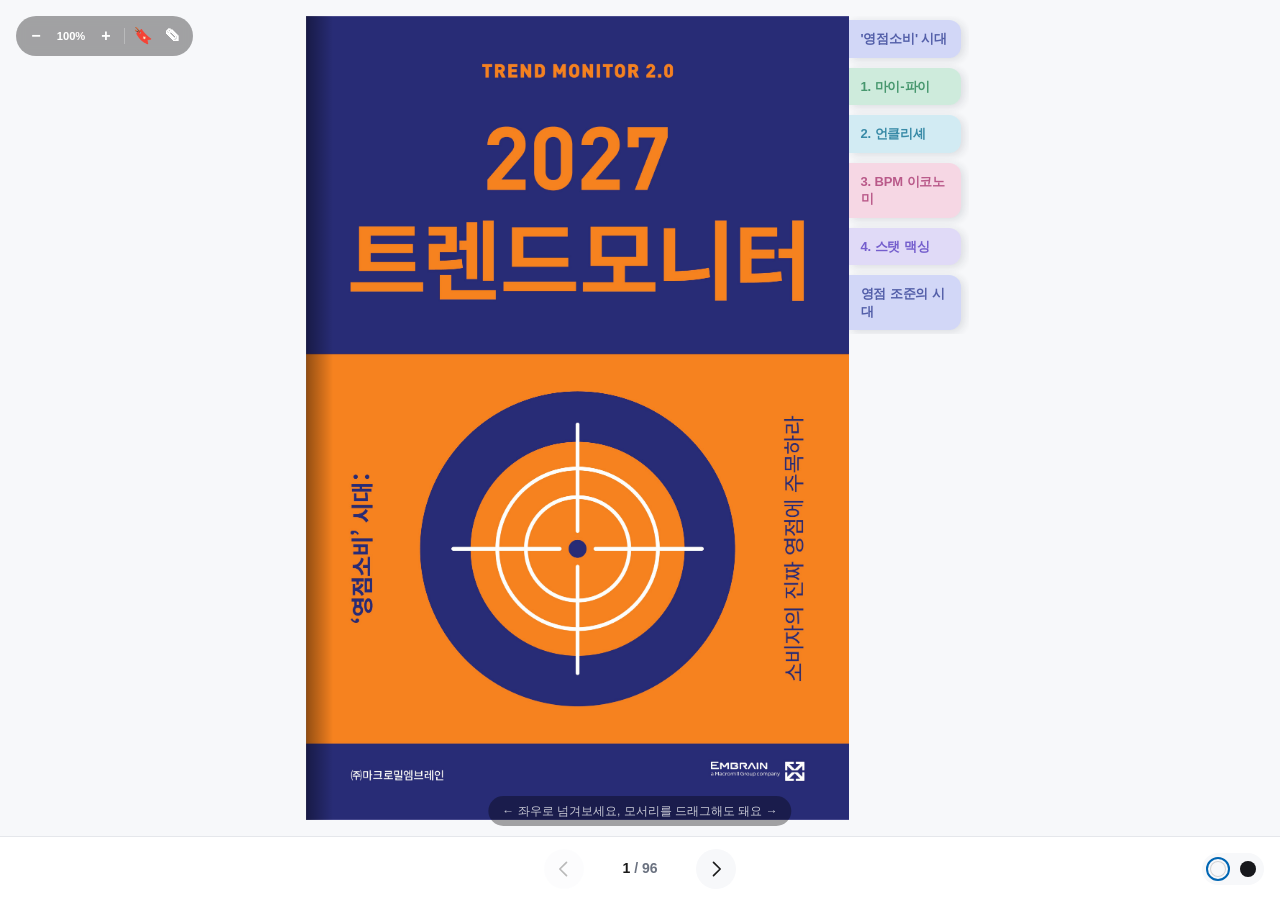
==== index.html @ 3d67ae0e "Add files via upload" ====
<!DOCTYPE html>
<html lang="ko" data-theme="light">

<head>
  <meta charset="UTF-8">
  <meta name="viewport" content="width=device-width, initial-scale=1, viewport-fit=cover">
  <title>2027 트렌드모니터 (이북)</title>
  <link rel="stylesheet" href="css/reset.css">
  <link rel="stylesheet" href="css/pdf-reader.css?v=81">
</head>

<body class="pdf-reader" data-theme="light">

  <div class="pr-wrapper">

    <div class="pr-toolbar" id="pr-toolbar" role="group" aria-label="보기 도구">
      <button type="button" class="pr-toolbar-btn" id="pr-zoom-out" aria-label="화면 축소">−</button>
      <span class="pr-toolbar-zoom-level" id="pr-zoom-level">100%</span>
      <button type="button" class="pr-toolbar-btn" id="pr-zoom-in" aria-label="화면 확대">+</button>
      <span class="pr-toolbar-divider"></span>
      <button type="button" class="pr-toolbar-btn" id="pr-bookmark-btn" aria-label="이 페이지 책갈피 표시">🔖</button>
      <button type="button" class="pr-toolbar-btn" id="pr-memo-btn" aria-label="이 페이지에 메모 남기기">✎</button>
    </div>

    <div class="pr-bookmark-panel" id="pr-bookmark-panel" hidden>
      <button type="button" class="pr-panel-toggle" id="pr-bookmark-toggle">🔖 이 페이지 책갈피 추가</button>
      <div class="pr-panel-list" id="pr-bookmark-list">
        <p class="pr-panel-empty" id="pr-bookmark-empty">아직 표시한 책갈피가 없어요</p>
      </div>
    </div>

    <div class="pr-memo-panel" id="pr-memo-panel" hidden>
      <textarea class="pr-memo-textarea" id="pr-memo-textarea" placeholder="이 페이지에 메모를 남겨보세요" aria-label="이 페이지 메모"></textarea>
      <div class="pr-memo-panel__actions">
        <button type="button" class="pr-memo-close" id="pr-memo-close">저장하고 닫기</button>
      </div>
      <p class="pr-panel-subhead" id="pr-memo-listhead" hidden>저장된 메모</p>
      <div class="pr-panel-list" id="pr-memo-list">
        <p class="pr-panel-empty" id="pr-memo-empty">아직 남긴 메모가 없어요</p>
      </div>
    </div>

    <div class="pr-stage" id="pr-stage">
      <nav class="pr-index-rail" id="pr-index-rail" aria-label="목차"></nav>
      <div class="pr-loading" id="pr-loading">
        <div class="pr-spinner"></div>
        <p>이북을 준비하고 있어요…</p>
      </div>
      <div class="pr-book-crop" id="pr-book-crop">
        <div class="pr-book" id="pr-book"></div>
        <div class="pr-bookmark-ribbon" id="pr-bookmark-ribbon" hidden></div>
      </div>
    </div>

    <div class="pr-controls">
      <div class="pr-controls__nav">
        <button type="button" class="pr-btn pr-btn--prev" id="pr-prev" aria-label="이전 페이지">
          <svg viewBox="0 0 24 24" aria-hidden="true"><path d="M15 4l-8 8 8 8" fill="none" stroke="currentColor" stroke-width="2" stroke-linecap="round" stroke-linejoin="round"/></svg>
        </button>

        <div class="pr-indicator" id="pr-indicator" aria-live="polite">
          <button type="button" class="pr-indicator__current" id="pr-page-jump-btn" aria-label="페이지 번호를 입력해서 이동">1</button>
          <input type="number" class="pr-indicator__input" id="pr-page-jump-input" inputmode="numeric" aria-label="이동할 페이지 번호" min="1">
          <span class="pr-indicator__sep">/</span>
          <span class="pr-indicator__total">1</span>
        </div>

        <button type="button" class="pr-btn pr-btn--next" id="pr-next" aria-label="다음 페이지">
          <svg viewBox="0 0 24 24" aria-hidden="true"><path d="M9 4l8 8-8 8" fill="none" stroke="currentColor" stroke-width="2" stroke-linecap="round" stroke-linejoin="round"/></svg>
        </button>
      </div>

      <div class="pr-theme-switcher" id="pr-theme-switcher" role="group" aria-label="화면 테마 선택">
        <button type="button" class="pr-theme-btn" data-theme="light" aria-label="밝은 모드">
          <span class="pr-theme-btn__swatch pr-theme-btn__swatch--light"></span>
        </button>
        <button type="button" class="pr-theme-btn" data-theme="dark" aria-label="다크 모드">
          <span class="pr-theme-btn__swatch pr-theme-btn__swatch--dark"></span>
        </button>
      </div>
    </div>

    <p class="pr-hint" id="pr-hint">← 좌우로 넘겨보세요, 모서리를 드래그해도 돼요 →</p>

  </div>

  <script src="js/vendor/page-flip.browser.js"></script>
  <script src="js/pdf-reader.js?v=97"></script>
</body>

</html>
---- css/pdf-reader.css ----
:root {
  --color-bg: #f7f8fa;
  --color-surface: #ffffff;
  --color-text: #1a1a1a;
  --color-text-muted: #6b7280;
  --color-accent: #0066b3;
  --color-accent-hover: #004d88;
  --color-border: #e5e7eb;
  --controls-height: 64px;
  --font-sans: "Pretendard", "Apple SD Gothic Neo", "Noto Sans KR", sans-serif;
}

/* 다크 모드 — 책장(페이지 이미지)은 원래 흰 배경 그대로 두고, 주변 화면만 어둡게.
   html에 걸어둬서 html 자신의 배경색도 같이 바뀌게 한다(자식인 body는 상속받음) —
   그래야 모바일에서 화면 위/아래에 이전 테마 색(흰 배경 등) 줄이 안 비친다. */
html[data-theme="dark"] {
  --color-bg: #17181c;
  --color-surface: #212227;
  --color-text: #f1f1f2;
  --color-text-muted: #9a9ba3;
  --color-accent: #4da3ff;
  --color-accent-hover: #7cbcff;
  --color-border: #34353c;
}

@font-face {
  font-family: "Pretendard";
  font-weight: 100 900;
  font-display: swap;
  src: local("Pretendard");
}

html, body {
  height: 100%;
  /* 모바일 브라우저는 주소창이 나타나 있을 때의 레이아웃 뷰포트 기준으로 100%를 계산해서,
     실제 화면(주소창 뺀 나머지)보다 페이지가 더 길어져 하단 버튼이 화면 밖(주소창 뒤)으로
     밀려 안 보이는 문제가 있다. 동적 뷰포트 단위(100dvh)를 지원하면 그걸 우선 쓴다. */
  height: 100dvh;
  /* 카카오톡 인앱 브라우저 등 100dvh를 지원하지 않는 환경을 위한 안전망. JS가
     실제 window.innerHeight 기준으로 --vh를 계속 갱신해준다(pdf-reader.js 참고). */
  height: calc(var(--vh, 1vh) * 100);
  /* 삼성 인터넷처럼 고정 하단 탭바가 있는 브라우저는 window.innerHeight가 그 탭바
     공간까지 포함해버려서, 계산한 높이가 실제 보이는 영역보다 커질 수 있다. 그러면
     하단 버튼 줄이 화면 밖으로 밀리는데, overflow:hidden이면 스크롤도 안 돼서
     아예 접근할 방법이 없어진다. auto로 바꿔서 최소한 살짝 스크롤은 되게 한다. */
  overflow-y: auto;
  overflow-x: hidden;
  /* vh 계산이 소수점 반올림 때문에 실제 화면보다 1px 정도 모자랄 때가 있는데, 그때
     html 기본 배경(흰색)이 위/아래로 살짝 비쳐 보인다. body와 같은 색으로 맞춰서
     그 틈이 보여도 티가 안 나게 한다. */
  background: var(--color-bg);
}

body {
  font-family: var(--font-sans);
  color: var(--color-text);
  background: var(--color-bg);
  transition: background-color 0.2s ease, color 0.2s ease;
}

.pr-wrapper {
  position: relative;
  height: 100%;
  display: flex;
  flex-direction: column;
  /* 가로 모드일 때는 노치가 좌우에 걸쳐 있을 수 있어 좌우 안전 여백도 같이 챙긴다. */
  padding-left: env(safe-area-inset-left, 0px);
  padding-right: env(safe-area-inset-right, 0px);
}

/* 테마 전환 버튼 — 하단 컨트롤 바 오른쪽 끝에 배치 (예전엔 화면 좌상단에 떠 있었지만,
   모바일에서 화면이 낮아지면 상단 목차 탭과 겹치는 문제가 있어 하단 바로 옮겼다) */

.pr-theme-switcher {
  grid-column: 3;
  justify-self: end;
  display: flex;
  gap: 6px;
  padding: 4px;
  border-radius: 999px;
  background: var(--color-bg);
}

.pr-theme-btn {
  width: 24px;
  height: 24px;
  border-radius: 50%;
  padding: 2px;
  display: flex;
  align-items: center;
  justify-content: center;
  border: 2px solid transparent;
  transition: border-color 0.15s ease;
}

.pr-theme-btn.is-active {
  border-color: var(--color-accent);
}

.pr-theme-btn__swatch {
  display: block;
  width: 100%;
  height: 100%;
  border-radius: 50%;
  box-shadow: inset 0 0 0 1px rgba(0, 0, 0, 0.15);
}

.pr-theme-btn__swatch--light {
  background: #f7f8fa;
}

.pr-theme-btn__swatch--dark {
  background: #17181c;
}

/* Stage */

.pr-stage {
  position: relative;
  flex: 1 1 auto;
  min-height: 0;
  overflow: hidden;
  display: flex;
  flex-direction: column;
  align-items: center;
  justify-content: center;
  padding: 16px;
  background-color: var(--color-bg);
  transition: background-color 0.2s ease;
}

/* 앞/뒤 표지는 한 페이지만 보여줘야 하므로, 책 전체 폭(2페이지 스프레드) 중
   보여줄 절반만 남기고 나머지는 잘라낸다. 실제 책 크기 자체는 그대로 두고
   보이는 영역만 좁히는 방식이라 폭 계산이 꼬이지 않는다. */
.pr-book-crop {
  position: relative;
  width: 100%;
  overflow: hidden;
  transition: width 0.2s ease, transform 0.2s ease;
  /* 확대(scale)가 기본값인 중심 기준으로 커지면 위/왼쪽으로도 넘쳐서, 그 방향은
     스크롤해도 닿지 않는(음수 스크롤이 필요한) 영역이 되어버린다. 기준점을
     왼쪽 위로 옮기면 오른쪽/아래로만 커지므로 평범한 스크롤로 전부 닿는다. */
  transform-origin: top left;
}

/* 확대 상태에서는 책이 화면보다 커질 수 있어서, 스크롤로 나머지 부분을 볼 수 있게 한다 */
.pr-stage.is-zoomed {
  overflow: auto;
  /* flex의 justify-content/align-items: center는 콘텐츠가 커져서 넘칠 때
     시작 쪽(위/왼쪽)으로 넘친 부분은 스크롤해도 닿지 않는 고질적인 문제가
     있다(중앙 정렬 기준으로 마이너스 스크롤이 필요한데 그게 불가능해서).
     확대 상태에서는 중앙 정렬을 포기하고 시작 위치로 정렬해서, 넘친 모든
     방향을 스크롤로 온전히 볼 수 있게 한다. */
  align-items: flex-start;
  justify-content: flex-start;
}

/* 확대 상태에서는 책 위에서 손가락/마우스로 끌어도 "페이지 넘기기" 제스처가
   아니라 화면을 스크롤/패닝하는 동작이어야 한다. 하지만 St.PageFlip이 터치
   이동을 항상 자기 것으로 가로채도록 설정되어 있어서(모바일에서 스와이프가
   항상 페이지 넘김으로 인식되게 하려는 목적), 확대 중에 드래그하면 스크롤
   대신 페이지가 넘어가려 하며 충돌해 스크롤이 안 되는 것처럼 느껴졌다.
   확대 중에는 책(canvas)이 포인터 이벤트를 아예 안 받게 해서, 브라우저의
   기본 스크롤/패닝이 방해받지 않고 그대로 동작하게 한다. */
.pr-stage.is-zoomed .pr-book {
  pointer-events: none;
}

.pr-book {
  opacity: 0;
  transition: opacity 0.4s ease, margin-left 0.2s ease;
}

.pr-book.is-ready {
  opacity: 1;
}

.pr-book .page {
  background-color: #ffffff;
  background-size: cover;
  background-position: center;
  box-shadow: 0 0 0 1px rgba(0, 0, 0, 0.06);
}

.pr-book .page.--left {
  box-shadow: inset -10px 0 20px -14px rgba(0, 0, 0, 0.3);
}

.pr-book .page.--right {
  box-shadow: inset 10px 0 20px -14px rgba(0, 0, 0, 0.3);
}

.pr-loading {
  position: absolute;
  inset: 0;
  display: flex;
  flex-direction: column;
  align-items: center;
  justify-content: center;
  gap: 14px;
  color: var(--color-text-muted);
  font-size: 0.875rem;
  transition: opacity 0.3s ease;
}

.pr-loading.is-hidden {
  opacity: 0;
  pointer-events: none;
}

.pr-spinner {
  width: 32px;
  height: 32px;
  border-radius: 50%;
  border: 3px solid rgba(0, 0, 0, 0.1);
  border-top-color: var(--color-accent);
  animation: pr-spin 0.8s linear infinite;
}

@keyframes pr-spin {
  to { transform: rotate(360deg); }
}

.pr-error {
  position: absolute;
  inset: 0;
  display: flex;
  align-items: center;
  justify-content: center;
  padding: 24px;
  text-align: center;
  color: #f3b4ac;
  font-size: 0.875rem;
}

/* Controls */

.pr-controls {
  /* index.html이 viewport-fit=cover라 화면이 홈 인디케이터 아래까지 그려지는데,
     그만큼 안전 여백(env(safe-area-inset-bottom))을 안 더해주면 아이폰 실기기에서
     하단 버튼 줄이 홈 인디케이터에 가려 잘려 보인다. 높이에 그 여백만큼 더 얹어준다. */
  flex: 0 0 calc(var(--controls-height) + env(safe-area-inset-bottom, 0px));
  display: grid;
  /* 좌우 칸을 테마 버튼 폭(약 96px) 이상으로 똑같이 맞춰둬야, 오른쪽에만 있는
     테마 버튼 때문에 가운데 페이지 넘김 버튼이 한쪽으로 쏠리지 않는다. */
  grid-template-columns: minmax(96px, 1fr) auto minmax(96px, 1fr);
  align-items: center;
  padding: 0 16px;
  padding-bottom: env(safe-area-inset-bottom, 0px);
  background: var(--color-surface);
  border-top: 1px solid var(--color-border);
  transition: background-color 0.2s ease, border-color 0.2s ease;
}

.pr-controls__nav {
  grid-column: 2;
  display: flex;
  align-items: center;
  gap: 24px;
}

@media (max-width: 640px) {
  .pr-controls {
    /* 좁은 화면에서는 96px 최소폭 두 개 + 가운데 버튼들 폭을 합치면 화면보다 넓어져서
       테마 버튼이 오른쪽 밖으로 잘려 나가는 문제가 있어, 최소폭을 줄인다. */
    grid-template-columns: minmax(52px, 1fr) auto minmax(52px, 1fr);
    padding: 0 10px;
  }

  .pr-controls__nav {
    gap: 14px;
  }

  .pr-theme-switcher {
    gap: 4px;
    padding: 3px;
  }

  .pr-theme-btn {
    width: 20px;
    height: 20px;
  }
}

.pr-btn {
  display: flex;
  align-items: center;
  justify-content: center;
  width: 40px;
  height: 40px;
  border-radius: 50%;
  background: var(--color-bg);
  color: var(--color-text);
  transition: background 0.2s, opacity 0.2s, color 0.2s;
}

.pr-btn svg {
  width: 20px;
  height: 20px;
}

.pr-btn:hover:not(:disabled) {
  background: rgba(0, 102, 179, 0.1);
  color: var(--color-accent);
}

.pr-btn:disabled {
  opacity: 0.3;
  pointer-events: none;
}

.pr-indicator {
  min-width: 64px;
  text-align: center;
  font-size: 0.875rem;
  font-weight: 600;
  color: var(--color-text-muted);
  font-variant-numeric: tabular-nums;
  border-radius: 999px;
  padding: 8px 10px;
  transition: background 0.2s;
}

.pr-indicator:hover {
  background: rgba(0, 102, 179, 0.08);
}

.pr-indicator__current {
  color: var(--color-text);
  font: inherit;
  font-variant-numeric: tabular-nums;
  background: none;
  border: none;
  cursor: pointer;
  /* 숫자 하나만 딱 감싸면 클릭 영역이 너무 좁아서 손으로 누르기 어렵다.
     여백을 넉넉히 줘서 실제로 누르기 쉬운 크기로 만든다. */
  min-width: 1.6em;
  padding: 6px 8px;
  margin: -6px -8px;
  border-radius: 8px;
  border-bottom: 1px dashed transparent;
}

.pr-indicator__current:hover {
  background: rgba(0, 102, 179, 0.1);
  border-bottom-color: var(--color-text-muted);
}

/* 클릭하면 숫자 대신 입력창이 나타나 원하는 페이지로 바로 이동할 수 있다 */
.pr-indicator__input {
  display: none;
  width: 2.4em;
  font: inherit;
  font-variant-numeric: tabular-nums;
  color: var(--color-text);
  background: var(--color-surface);
  border: 1px solid var(--color-border);
  border-radius: 6px;
  padding: 1px 4px;
  text-align: center;
  -moz-appearance: textfield;
}

.pr-indicator__input::-webkit-outer-spin-button,
.pr-indicator__input::-webkit-inner-spin-button {
  -webkit-appearance: none;
  margin: 0;
}

.pr-indicator.is-editing .pr-indicator__current {
  display: none;
}

.pr-indicator.is-editing .pr-indicator__input {
  display: inline-block;
}

/* Hint */

.pr-hint {
  position: absolute;
  left: 50%;
  bottom: calc(var(--controls-height) + 10px);
  transform: translateX(-50%);
  margin: 0;
  padding: 6px 14px;
  font-size: 0.75rem;
  color: rgba(255, 255, 255, 0.75);
  background: rgba(0, 0, 0, 0.35);
  border-radius: 999px;
  white-space: nowrap;
  pointer-events: none;
  transition: opacity 0.4s ease;
}

.pr-hint.is-hidden {
  opacity: 0;
}

@media (max-width: 640px) {
  .pr-hint {
    font-size: 0.6875rem;
  }
}

/* 목차 (책 오른쪽 가장자리에 바로 붙여서 표시. 화면 가장자리가 아니라 책 자체를
   기준으로 위치를 잡기 때문에(JS의 positionIndexRail), 책이 작아지거나 가운데에서
   벗어나 있어도 항상 책에 붙어 따라다닌다. left는 JS가 매번 계산해서 넣어준다.) */

.pr-index-rail {
  position: absolute;
  /* top은 JS(positionIndexRail)가 책의 실제 위쪽 가장자리에 맞춰 매번 계산해서
     넣어준다 — 세로 가운데 정렬이 아니라 책 상단 기준으로 붙인다. */
  top: 0;
  z-index: 15;
  display: flex;
  flex-direction: column;
  gap: 10px;
  max-height: calc(100% - 24px);
  /* overflow-y:auto가 걸려 있으면 CSS 스펙상 overflow-x도 (visible로 놔둬도)
     자동으로 auto 취급되어 버린다. 그래서 탭에 마우스를 올렸을 때 오른쪽으로
     튀어나오는 translateX(4~6px)만큼이 이 컨테이너의 스크롤 경계에서 잘려
     (가려져) 보였다. 오른쪽에 그 튀어나오는 폭만큼 미리 padding으로 공간을
     확보해두면, 호버해도 이 요소 자신의 박스 범위를 벗어나지 않아 잘리지 않는다. */
  padding: 4px 8px 4px 0;
  overflow-y: auto;
  scrollbar-width: none;
}

.pr-index-rail::-webkit-scrollbar {
  display: none;
}

.pr-index-tab {
  position: relative;
  flex: 0 0 auto;
  width: 112px;
  padding: 10px 12px;
  border-radius: 0 12px 12px 0;
  background: var(--tab-color, var(--color-accent));
  color: var(--tab-text, #ffffff);
  font-size: 0.8125rem;
  font-weight: 700;
  line-height: 1.35;
  letter-spacing: -0.01em;
  text-align: left;
  white-space: normal;
  box-shadow: 3px 2px 10px rgba(17, 24, 39, 0.15);
  opacity: 0.88;
  transition: transform 0.18s ease, opacity 0.18s ease, box-shadow 0.18s ease;
}

.pr-index-tab:hover,
.pr-index-tab:focus-visible {
  opacity: 1;
  transform: translateX(4px);
}

.pr-index-tab.is-active {
  opacity: 1;
  transform: translateX(6px);
  box-shadow: 4px 3px 16px rgba(17, 24, 39, 0.3);
}

@media (max-width: 640px) {
  .pr-index-rail {
    gap: 6px;
  }

  .pr-index-tab {
    width: 62px;
    padding: 6px 7px;
    font-size: 0.5625rem;
    line-height: 1.25;
    border-radius: 0 8px 8px 0;
  }
}

/* 도구 모음 (좌상단 플로팅) — 확대/축소, 책갈피, 메모 */

.pr-toolbar {
  position: fixed;
  top: 16px;
  left: 16px;
  z-index: 20;
  display: flex;
  align-items: center;
  gap: 2px;
  padding: 6px;
  border-radius: 999px;
  background: rgba(0, 0, 0, 0.35);
  backdrop-filter: blur(6px);
  -webkit-backdrop-filter: blur(6px);
}

.pr-toolbar-btn {
  display: flex;
  align-items: center;
  justify-content: center;
  width: 28px;
  height: 28px;
  border-radius: 50%;
  color: #ffffff;
  font-size: 1rem;
  font-weight: 700;
  line-height: 1;
  transition: background-color 0.15s ease;
}

.pr-toolbar-btn:hover {
  background: rgba(255, 255, 255, 0.18);
}

.pr-toolbar-btn.is-active {
  background: rgba(255, 255, 255, 0.3);
}

.pr-toolbar-zoom-level {
  min-width: 38px;
  text-align: center;
  color: #ffffff;
  font-size: 0.7rem;
  font-weight: 600;
  font-variant-numeric: tabular-nums;
}

.pr-toolbar-divider {
  width: 1px;
  height: 16px;
  background: rgba(255, 255, 255, 0.25);
  margin: 0 2px;
}

/* 책갈피 패널 / 메모 패널 — 둘 다 좌상단 도구 모음 바로 아래 뜨는 작은 팝업 */

.pr-bookmark-panel,
.pr-memo-panel {
  position: fixed;
  top: 60px;
  left: 16px;
  z-index: 20;
  width: 240px;
  max-height: calc(100vh - 80px);
  overflow-y: auto;
  background: var(--color-surface);
  border: 1px solid var(--color-border);
  border-radius: 12px;
  box-shadow: 0 10px 28px rgba(17, 24, 39, 0.22);
  padding: 10px;
}

.pr-bookmark-panel[hidden],
.pr-memo-panel[hidden] {
  display: none;
}

/* 책갈피 추가/삭제 버튼 · 메모 목록 소제목 — 두 패널에서 공통으로 쓰는 스타일 */
.pr-panel-toggle {
  display: block;
  width: 100%;
  text-align: left;
  padding: 8px 10px;
  font-size: 0.8125rem;
  font-weight: 600;
  color: var(--color-text);
  background: var(--color-bg);
  border: 1px solid var(--color-border);
  border-radius: 8px;
  transition: background-color 0.15s ease;
}

.pr-panel-toggle:hover {
  background: rgba(0, 102, 179, 0.1);
}

.pr-panel-toggle.is-active {
  color: #e0568f;
  border-color: #e0568f;
}

.pr-panel-subhead {
  margin: 10px 0 6px;
  font-size: 0.75rem;
  font-weight: 700;
  color: var(--color-text-muted);
}

.pr-panel-subhead[hidden] {
  display: none;
}

.pr-panel-list {
  display: flex;
  flex-direction: column;
  gap: 6px;
  margin-top: 8px;
}

.pr-panel-item {
  display: flex;
  align-items: center;
  gap: 4px;
  width: 100%;
  border-radius: 8px;
  background: var(--color-bg);
  transition: background-color 0.15s ease;
}

.pr-panel-item:hover {
  background: rgba(0, 102, 179, 0.1);
}

.pr-panel-item__jump {
  flex: 1 1 auto;
  min-width: 0;
  text-align: left;
  padding: 8px 10px;
}

.pr-panel-item__page {
  display: block;
  font-size: 0.75rem;
  font-weight: 700;
  color: #e0568f;
}

.pr-panel-item__snippet {
  display: block;
  margin-top: 2px;
  font-size: 0.75rem;
  color: var(--color-text-muted);
  overflow: hidden;
  text-overflow: ellipsis;
  white-space: nowrap;
}

.pr-panel-item__delete {
  flex: 0 0 auto;
  width: 24px;
  height: 24px;
  margin-right: 6px;
  display: flex;
  align-items: center;
  justify-content: center;
  border-radius: 50%;
  color: var(--color-text-muted);
  font-size: 0.875rem;
  line-height: 1;
  transition: background-color 0.15s ease, color 0.15s ease;
}

.pr-panel-item__delete:hover {
  background: rgba(224, 86, 143, 0.15);
  color: #e0568f;
}

.pr-panel-empty {
  margin: 8px 0 0;
  font-size: 0.75rem;
  color: var(--color-text-muted);
}

.pr-memo-textarea {
  display: block;
  width: 100%;
  min-height: 110px;
  resize: vertical;
  border: 1px solid var(--color-border);
  border-radius: 8px;
  padding: 8px;
  font: inherit;
  font-size: 0.8125rem;
  color: var(--color-text);
  background: var(--color-bg);
}

.pr-memo-panel__actions {
  display: flex;
  justify-content: flex-end;
  margin-top: 8px;
}

.pr-memo-close {
  font-size: 0.8125rem;
  font-weight: 600;
  color: var(--color-accent);
  padding: 4px 8px;
}

.pr-memo-close:hover {
  color: var(--color-accent-hover);
}

/* 책갈피 리본 — 실제로 페이지 사이에 꽂아둔 것처럼, 책갈피한 페이지에서만 보인다 */

.pr-bookmark-ribbon {
  position: absolute;
  top: 0;
  right: 22px;
  width: 24px;
  height: 56px;
  background: #e0568f;
  clip-path: polygon(0 0, 100% 0, 100% 100%, 50% 78%, 0 100%);
  box-shadow: 0 2px 6px rgba(0, 0, 0, 0.25);
  z-index: 12;
  pointer-events: none;
}

.pr-bookmark-ribbon[hidden] {
  display: none;
}

@media (max-width: 640px) {
  .pr-bookmark-ribbon {
    width: 18px;
    height: 42px;
    right: 12px;
  }
}

/* 우클릭/드래그/선택 방지 */

.pdf-reader,
.pdf-reader * {
  -webkit-user-select: none;
  -moz-user-select: none;
  user-select: none;
  -webkit-touch-callout: none;
}
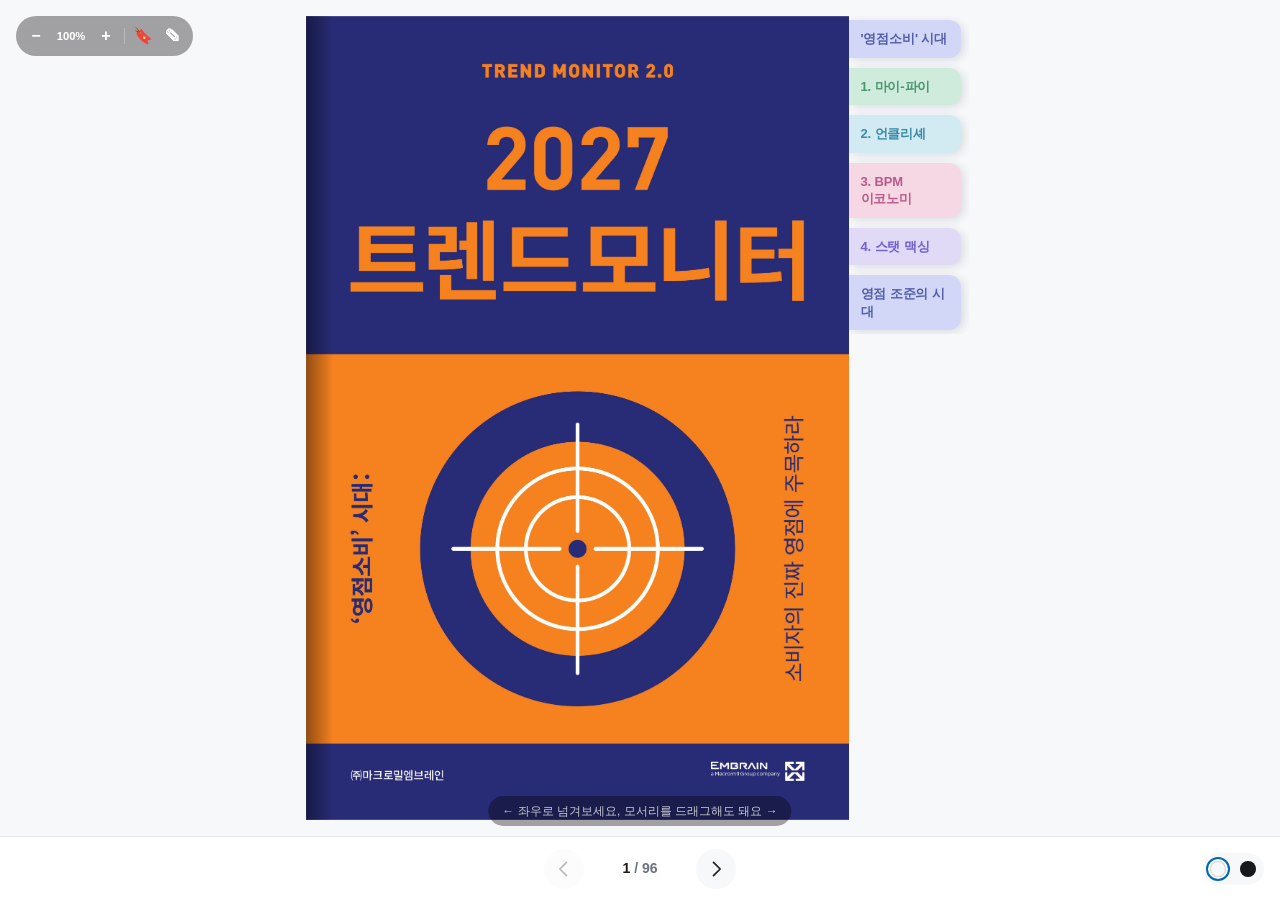
==== commit b4f5fad2: "Add files via upload" ====
--- a/index.html
+++ b/index.html
@@ -85,7 +85,7 @@
   </div>
 
   <script src="js/vendor/page-flip.browser.js"></script>
-  <script src="js/pdf-reader.js?v=97"></script>
+  <script src="js/pdf-reader.js?v=101"></script>
 </body>
 
 </html>
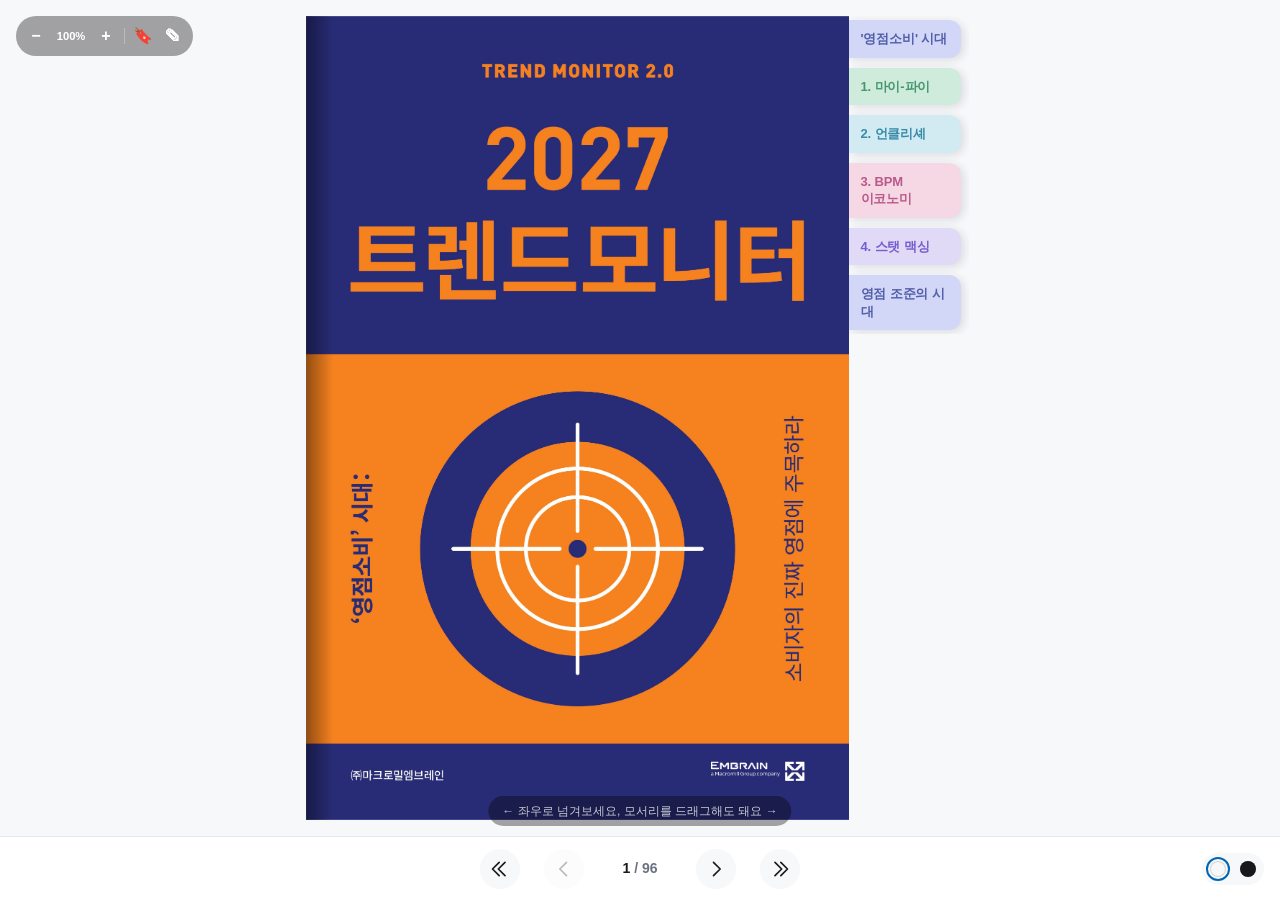
==== commit 84bf194f: "Add files via upload" ====
--- a/index.html
+++ b/index.html
@@ -6,7 +6,7 @@
   <meta name="viewport" content="width=device-width, initial-scale=1, viewport-fit=cover">
   <title>2027 트렌드모니터 (이북)</title>
   <link rel="stylesheet" href="css/reset.css">
-  <link rel="stylesheet" href="css/pdf-reader.css?v=81">
+  <link rel="stylesheet" href="css/pdf-reader.css?v=88">
 </head>
 
 <body class="pdf-reader" data-theme="light">
@@ -54,6 +54,13 @@
 
     <div class="pr-controls">
       <div class="pr-controls__nav">
+        <button type="button" class="pr-btn pr-btn--sm pr-btn--first" id="pr-first" aria-label="첫 페이지로 이동">
+          <svg viewBox="0 0 24 24" aria-hidden="true">
+            <path d="M18 4l-8 8 8 8" fill="none" stroke="currentColor" stroke-width="2" stroke-linecap="round" stroke-linejoin="round"/>
+            <path d="M11 4l-8 8 8 8" fill="none" stroke="currentColor" stroke-width="2" stroke-linecap="round" stroke-linejoin="round"/>
+          </svg>
+        </button>
+
         <button type="button" class="pr-btn pr-btn--prev" id="pr-prev" aria-label="이전 페이지">
           <svg viewBox="0 0 24 24" aria-hidden="true"><path d="M15 4l-8 8 8 8" fill="none" stroke="currentColor" stroke-width="2" stroke-linecap="round" stroke-linejoin="round"/></svg>
         </button>
@@ -67,6 +74,13 @@
 
         <button type="button" class="pr-btn pr-btn--next" id="pr-next" aria-label="다음 페이지">
           <svg viewBox="0 0 24 24" aria-hidden="true"><path d="M9 4l8 8-8 8" fill="none" stroke="currentColor" stroke-width="2" stroke-linecap="round" stroke-linejoin="round"/></svg>
+        </button>
+
+        <button type="button" class="pr-btn pr-btn--sm pr-btn--last" id="pr-last" aria-label="마지막 페이지로 이동">
+          <svg viewBox="0 0 24 24" aria-hidden="true">
+            <path d="M6 4l8 8-8 8" fill="none" stroke="currentColor" stroke-width="2" stroke-linecap="round" stroke-linejoin="round"/>
+            <path d="M13 4l8 8-8 8" fill="none" stroke="currentColor" stroke-width="2" stroke-linecap="round" stroke-linejoin="round"/>
+          </svg>
         </button>
       </div>
 
@@ -85,7 +99,7 @@
   </div>
 
   <script src="js/vendor/page-flip.browser.js"></script>
-  <script src="js/pdf-reader.js?v=101"></script>
+  <script src="js/pdf-reader.js?v=105"></script>
 </body>
 
 </html>
--- a/css/pdf-reader.css
+++ b/css/pdf-reader.css
@@ -122,8 +122,14 @@
   overflow: hidden;
   display: flex;
   flex-direction: column;
-  align-items: center;
-  justify-content: center;
+  /* 가운데 정렬(align-items/justify-content: center)은 확대해서 내용이 커지면
+     위/왼쪽으로 넘치는 부분을 스크롤로 절대 못 보는 CSS의 고질적인 한계가 있다.
+     대신 시작 정렬(flex-start) + 책 쪽의 margin:auto 조합을 쓰면, 내용이 화면보다
+     작을 땐 auto margin이 남는 공간을 채우며 똑같이 가운데로 보이고, 커져서
+     넘치면 auto margin이 0이 되면서 자연스럽게 시작 위치 기준으로 바뀌어
+     스크롤로 전부 닿을 수 있다. */
+  align-items: flex-start;
+  justify-content: flex-start;
   padding: 16px;
   background-color: var(--color-bg);
   transition: background-color 0.2s ease;
@@ -136,6 +142,7 @@
   position: relative;
   width: 100%;
   overflow: hidden;
+  margin: auto;
   transition: width 0.2s ease, transform 0.2s ease;
   /* 확대(scale)가 기본값인 중심 기준으로 커지면 위/왼쪽으로도 넘쳐서, 그 방향은
      스크롤해도 닿지 않는(음수 스크롤이 필요한) 영역이 되어버린다. 기준점을
@@ -143,16 +150,12 @@
   transform-origin: top left;
 }
 
-/* 확대 상태에서는 책이 화면보다 커질 수 있어서, 스크롤로 나머지 부분을 볼 수 있게 한다 */
+/* 확대 상태에서는 책이 화면보다 커질 수 있어서, 스크롤로 나머지 부분을 볼 수 있게 한다.
+   정렬은 .pr-stage의 flex-start + 위 .pr-book-crop의 margin:auto 조합이 이미
+   "작을 땐 가운데, 커지면 시작 위치" 전환을 자동으로 처리해주므로 여기서 따로
+   손댈 필요가 없다. */
 .pr-stage.is-zoomed {
   overflow: auto;
-  /* flex의 justify-content/align-items: center는 콘텐츠가 커져서 넘칠 때
-     시작 쪽(위/왼쪽)으로 넘친 부분은 스크롤해도 닿지 않는 고질적인 문제가
-     있다(중앙 정렬 기준으로 마이너스 스크롤이 필요한데 그게 불가능해서).
-     확대 상태에서는 중앙 정렬을 포기하고 시작 위치로 정렬해서, 넘친 모든
-     방향을 스크롤로 온전히 볼 수 있게 한다. */
-  align-items: flex-start;
-  justify-content: flex-start;
 }
 
 /* 확대 상태에서는 책 위에서 손가락/마우스로 끌어도 "페이지 넘기기" 제스처가
@@ -476,6 +479,47 @@
   }
 }
 
+/* 모바일에서는 화면이 좁아 책 오른쪽에 목차를 붙일 자리가 없어서, 대신 책
+   위쪽에 가로로 눕혀 붙인다(예전 작업물의 배치 방식). JS(positionIndexRail)가
+   window.screen.width 기준으로 이 클래스를 붙였다 뗐다 한다 — PC에서 브라우저
+   창을 아무리 좁혀도(또는 확대해도) 이 레이아웃으로 안 바뀌고, 실제 모바일
+   기기에서만 적용된다. 이 아래 규칙들은 위 PC용 규칙들보다 항상 우선해야 하므로
+   일부러 더 구체적인 선택자(.pr-index-rail--top .pr-index-tab)를 쓴다. */
+.pr-index-rail--top {
+  flex-direction: row;
+  align-items: flex-end;
+  gap: 3px;
+  max-height: none;
+  overflow: visible;
+  padding: 0;
+}
+
+.pr-index-rail--top .pr-index-tab {
+  width: auto;
+  flex: 1 1 0;
+  min-width: 0;
+  padding: 5px 3px 6px;
+  border-radius: 8px 8px 0 0;
+  font-size: 0.5625rem;
+  line-height: 1.2;
+  text-align: center;
+  box-shadow: 0 -2px 6px rgba(17, 24, 39, 0.12);
+  opacity: 0.75;
+  transform: translateY(4px);
+}
+
+.pr-index-rail--top .pr-index-tab:hover,
+.pr-index-rail--top .pr-index-tab:focus-visible {
+  opacity: 0.9;
+  transform: translateY(2px);
+}
+
+.pr-index-rail--top .pr-index-tab.is-active {
+  opacity: 1;
+  transform: translateY(0);
+  box-shadow: 0 -4px 10px rgba(17, 24, 39, 0.22);
+}
+
 /* 도구 모음 (좌상단 플로팅) — 확대/축소, 책갈피, 메모 */
 
 .pr-toolbar {
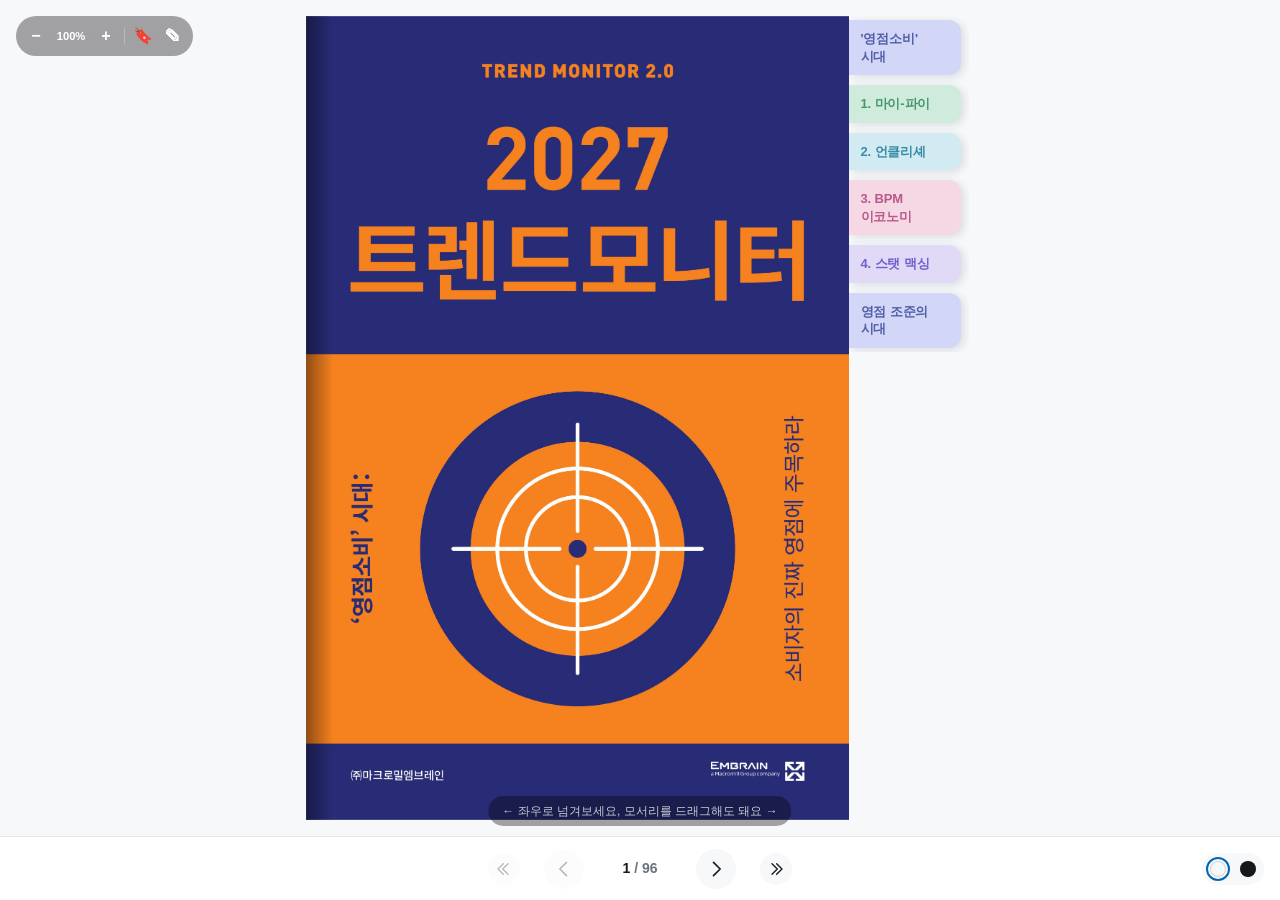
==== commit f8dafd1e: "Add files via upload" ====
--- a/index.html
+++ b/index.html
@@ -99,7 +99,7 @@
   </div>
 
   <script src="js/vendor/page-flip.browser.js"></script>
-  <script src="js/pdf-reader.js?v=105"></script>
+  <script src="js/pdf-reader.js?v=108"></script>
 </body>
 
 </html>
--- a/css/pdf-reader.css
+++ b/css/pdf-reader.css
@@ -271,7 +271,17 @@
   }
 
   .pr-controls__nav {
-    gap: 14px;
+    gap: 8px;
+  }
+
+  .pr-btn--sm {
+    width: 28px;
+    height: 28px;
+  }
+
+  .pr-btn--sm svg {
+    width: 14px;
+    height: 14px;
   }
 
   .pr-theme-switcher {
@@ -305,6 +315,18 @@
 .pr-btn:hover:not(:disabled) {
   background: rgba(0, 102, 179, 0.1);
   color: var(--color-accent);
+}
+
+/* 처음/끝으로 이동하는 버튼은 이전/다음 버튼보다 덜 자주 쓰여서, 크기를 조금
+   줄여 가운데 페이지 넘김 버튼들이 시각적으로 더 눈에 띄게 한다. */
+.pr-btn--sm {
+  width: 32px;
+  height: 32px;
+}
+
+.pr-btn--sm svg {
+  width: 16px;
+  height: 16px;
 }
 
 .pr-btn:disabled {
@@ -487,7 +509,11 @@
    일부러 더 구체적인 선택자(.pr-index-rail--top .pr-index-tab)를 쓴다. */
 .pr-index-rail--top {
   flex-direction: row;
-  align-items: flex-end;
+  /* flex-end로 각 탭을 자기 텍스트 줄 수만큼의 높이로 두면, 한 줄짜리 탭과
+     두 줄짜리 탭("'영점소비' 시대"처럼 줄바꿈되는 제목)의 높이가 달라 아래쪽
+     끝이 들쭉날쭉해 보인다. stretch로 바꾸면 다들 가장 큰(두 줄) 탭 높이에
+     맞춰 늘어나고, 아래 .pr-index-tab에서 내용은 세로 가운데로 정렬한다. */
+  align-items: stretch;
   gap: 3px;
   max-height: none;
   overflow: visible;
@@ -495,6 +521,9 @@
 }
 
 .pr-index-rail--top .pr-index-tab {
+  display: flex;
+  align-items: center;
+  justify-content: center;
   width: auto;
   flex: 1 1 0;
   min-width: 0;
@@ -503,21 +532,24 @@
   font-size: 0.5625rem;
   line-height: 1.2;
   text-align: center;
-  box-shadow: 0 -2px 6px rgba(17, 24, 39, 0.12);
-  opacity: 0.75;
-  transform: translateY(4px);
+  /* 그림자(box-shadow)는 blur가 아무리 작아도 옆으로 번지는 범위가 있어서,
+     탭 사이 간격(3px)이 좁은 이 레이아웃에서는 항상 옆 탭 위로 살짝 겹쳐
+     보였다. 아예 그림자를 빼고 opacity/translateY 차이만으로 기본 탭과
+     선택된 탭을 구분해서, 어떤 경우에도 옆 탭을 침범하지 않는다.
+     기본 상태는 위로 떠 있고, 선택하면 책 쪽으로 눌려 붙는 모양이다. */
+  opacity: 0.7;
+  transform: translateY(0);
 }
 
 .pr-index-rail--top .pr-index-tab:hover,
 .pr-index-rail--top .pr-index-tab:focus-visible {
-  opacity: 0.9;
+  opacity: 0.88;
   transform: translateY(2px);
 }
 
 .pr-index-rail--top .pr-index-tab.is-active {
   opacity: 1;
-  transform: translateY(0);
-  box-shadow: 0 -4px 10px rgba(17, 24, 39, 0.22);
+  transform: translateY(4px);
 }
 
 /* 도구 모음 (좌상단 플로팅) — 확대/축소, 책갈피, 메모 */
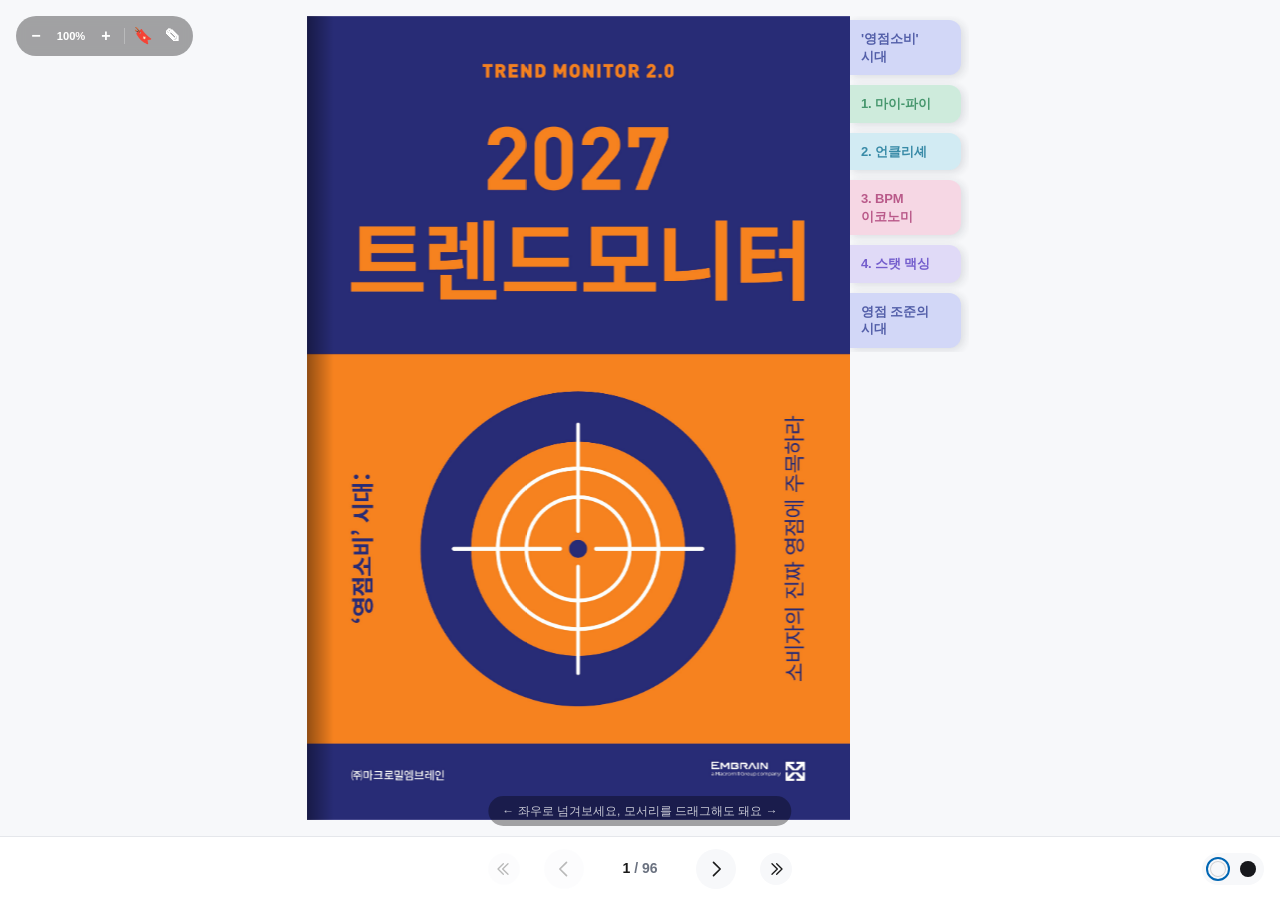
==== commit fd912bd0: "Add files via upload" ====
--- a/index.html
+++ b/index.html
@@ -99,7 +99,7 @@
   </div>
 
   <script src="js/vendor/page-flip.browser.js"></script>
-  <script src="js/pdf-reader.js?v=108"></script>
+  <script src="js/pdf-reader.js?v=109"></script>
 </body>
 
 </html>
